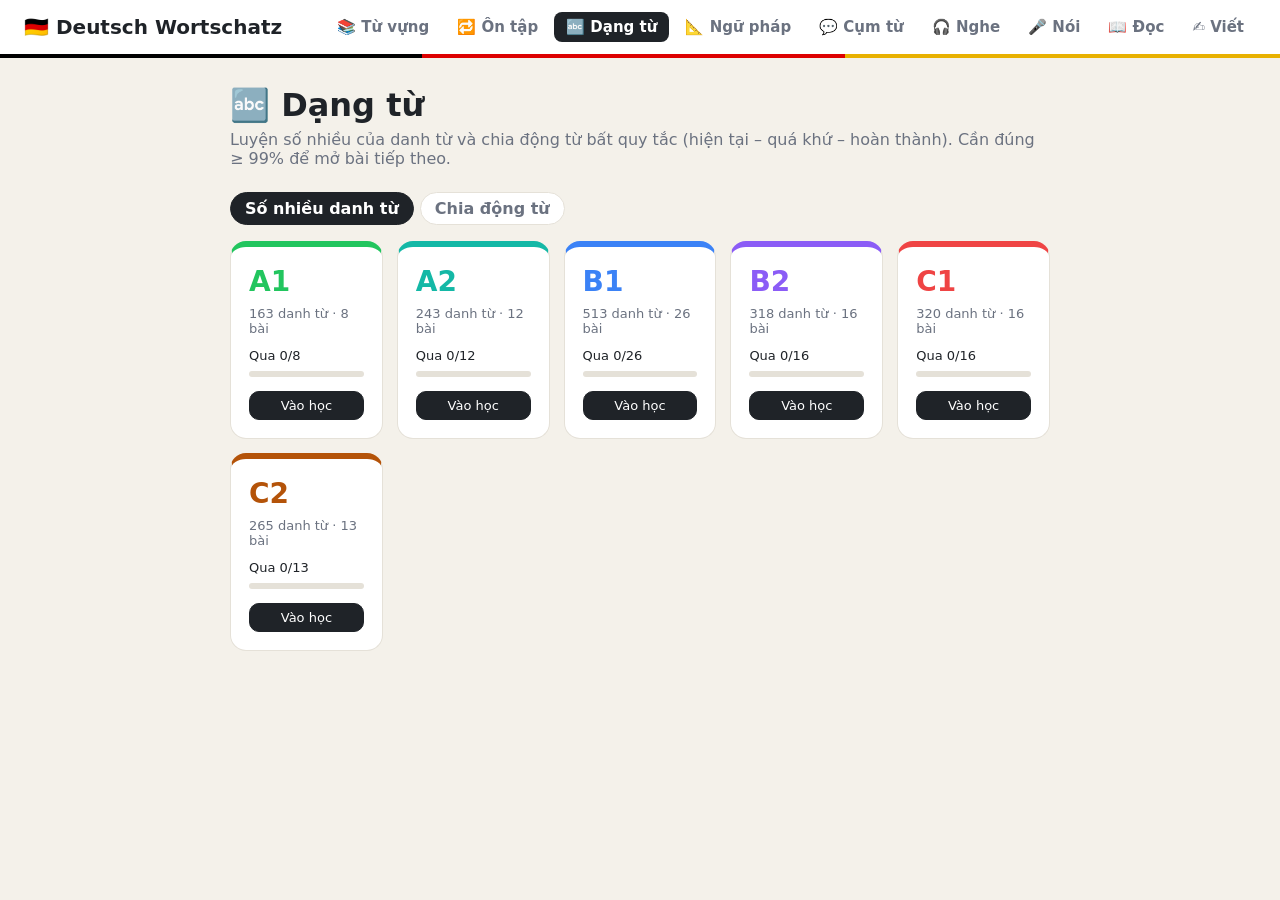
==== forms.html @ 43ac9fe1 "Web học tiếng Đức A1–C2 (luật & thuế) Từ vựng, ôn tập ngắt quãng, dạng từ, ngữ pháp, cụm từ, nghe, n" ====
<!DOCTYPE html>
<html lang="vi">
<head>
  <link rel="manifest" href="manifest.webmanifest" />
  <meta name="theme-color" content="#1f2328" />
  <link rel="icon" href="icon.svg" />
  <meta charset="UTF-8" />
  <meta name="viewport" content="width=device-width, initial-scale=1.0" />
  <title>Dạng từ – Học tiếng Đức</title>
  <link rel="stylesheet" href="style.css" />
</head>
<body>
  <header class="topbar">
    <a class="brand" href="index.html">🇩🇪 Deutsch Wortschatz</a>
    <nav class="nav"></nav>
  </header>

  <main id="homeScreen" class="screen">
    <h1>🔤 Dạng từ</h1>
    <p class="sub">Luyện số nhiều của danh từ và chia động từ bất quy tắc (hiện tại – quá khứ – hoàn thành). Cần đúng ≥ 99% để mở bài tiếp theo.</p>
    <div class="tabs">
      <button class="tab active" data-kind="plural">Số nhiều danh từ</button>
      <button class="tab" data-kind="verb">Chia động từ</button>
    </div>
    <div class="levels" id="levels"></div>
  </main>

  <main id="levelScreen" class="screen hidden">
    <div class="practice-head">
      <button class="link" id="levelBackBtn">← Cấp độ</button>
      <span class="badge" id="levelTitle">A1</span>
      <span class="count" id="levelSummary"></span>
    </div>
    <div class="lessons" id="lessons"></div>
  </main>

  <main id="practiceScreen" class="screen hidden">
    <div class="practice-head">
      <button class="link" id="backBtn">← Danh sách bài</button>
      <span class="badge" id="lessonBadge">A1</span>
      <div class="bar"><div class="bar-fill" id="sessionBar"></div></div>
      <span class="count" id="sessionCount">0/0</span>
      <span class="acc" id="sessionAcc">100%</span>
    </div>
    <div class="card" id="card">
      <div class="picture" id="picture"></div>
      <div class="gap-sentence" id="prompt"></div>
      <div class="meaning" id="meaning"></div>
      <div class="pattern" id="subline"></div>
      <form id="answerForm" autocomplete="off">
        <div id="fields"></div>
        <button type="submit" hidden></button>
      </form>
      <div class="umlauts">
        <button type="button" data-ch="ä">ä</button><button type="button" data-ch="ö">ö</button>
        <button type="button" data-ch="ü">ü</button><button type="button" data-ch="ß">ß</button>
        <button type="button" data-ch="Ä">Ä</button><button type="button" data-ch="Ö">Ö</button><button type="button" data-ch="Ü">Ü</button>
      </div>
      <div class="feedback" id="feedback"></div>
      <div class="actions">
        <button type="button" class="btn ghost" id="speakBtn">🔊 Nghe</button>
        <button type="button" class="btn ghost" id="skipBtn">⏭ Bỏ qua</button>
        <button type="button" class="btn primary" id="checkBtn">Kiểm tra ↵</button>
      </div>
    </div>
    <p class="tip">Enter để kiểm tra / sang câu tiếp. Gõ ae, oe, ue, ss thay cho ä, ö, ü, ß cũng được.</p>
  </main>

  <main id="doneScreen" class="screen hidden">
    <div class="card center">
      <div class="picture" id="doneIcon">🎉</div>
      <h2 id="doneTitle">Hoàn thành!</h2>
      <div class="score" id="doneScore">100%</div>
      <p id="doneText"></p>
      <div id="mistakes" class="mistakes"></div>
      <div class="actions">
        <button class="btn ghost" id="againBtn">Làm lại bài này</button>
        <button class="btn primary" id="nextLessonBtn">Bài tiếp theo →</button>
      </div>
    </div>
  </main>

  <script src="common.js"></script>
  <script src="data.js"></script>
  <script src="verbs-data.js"></script>
  <script src="forms.js"></script>
</body>
</html>
---- style.css ----
:root {
  --bg: #f4f1ea;
  --card: #ffffff;
  --text: #1f2328;
  --muted: #6b7280;
  --border: #e5e1d8;
  --primary: #1f2328;
  --ok: #15803d;
  --ok-bg: #dcfce7;
  --err: #b91c1c;
  --err-bg: #fee2e2;
  --warn-bg: #fef3c7;
  --gold: #e8b100;
  --red: #dd0000;
  --A1: #22c55e;
  --A2: #14b8a6;
  --B1: #3b82f6;
  --B2: #8b5cf6;
  --C1: #ef4444;
  --C2: #b45309;
}

* { box-sizing: border-box; }

body {
  margin: 0;
  font-family: "Segoe UI", system-ui, -apple-system, sans-serif;
  background: var(--bg);
  color: var(--text);
  min-height: 100vh;
}

.hidden { display: none !important; }

.topbar {
  display: flex;
  justify-content: space-between;
  align-items: center;
  padding: 12px 24px;
  background: var(--card);
  border-bottom: 4px solid;
  border-image: linear-gradient(90deg, #000 33%, var(--red) 33% 66%, var(--gold) 66%) 1;
}
.brand {
  font-size: 20px;
  font-weight: 700;
  background: none;
  border: none;
  cursor: pointer;
  color: var(--text);
}
.streak { font-weight: 700; font-size: 18px; }

.screen {
  max-width: 860px;
  margin: 0 auto;
  padding: 28px 20px 60px;
}

h1 { margin: 0 0 6px; font-size: 32px; }
.sub { color: var(--muted); margin: 0 0 24px; }

/* Cấp độ */
.levels {
  display: grid;
  grid-template-columns: repeat(auto-fill, minmax(150px, 1fr));
  gap: 14px;
}
.level {
  background: var(--card);
  border: 1px solid var(--border);
  border-radius: 16px;
  padding: 18px;
  display: flex;
  flex-direction: column;
  gap: 8px;
  border-top: 6px solid var(--lv);
}
.level h3 { margin: 0; font-size: 28px; color: var(--lv); }
.level .desc { color: var(--muted); font-size: 13px; min-height: 34px; }
.level .progress { font-size: 13px; }
.level .mini-bar { height: 6px; background: var(--border); border-radius: 3px; overflow: hidden; }
.level .mini-bar div { height: 100%; background: var(--lv); }
.level .row { display: flex; gap: 6px; margin-top: 6px; }
.level .row button { flex: 1; }

.settings {
  margin-top: 28px;
  background: var(--card);
  border: 1px solid var(--border);
  border-radius: 16px;
  padding: 16px 18px;
  display: flex;
  flex-direction: column;
  gap: 10px;
  align-items: flex-start;
}
.settings label { cursor: pointer; }

/* Nút */
.btn {
  border: 1px solid var(--border);
  background: var(--card);
  color: var(--text);
  padding: 10px 16px;
  border-radius: 10px;
  font-size: 15px;
  cursor: pointer;
  font-family: inherit;
  transition: transform .05s, background .15s;
}
.btn:active { transform: scale(.97); }
.btn.primary { background: var(--primary); color: #fff; border-color: var(--primary); }
.btn.primary:hover { background: #000; }
.btn.ghost:hover { background: #f3f0e8; }
.btn.small { padding: 6px 12px; font-size: 13px; }
.link {
  background: none; border: none; cursor: pointer; color: var(--muted);
  font-size: 15px; padding: 4px 0; font-family: inherit;
}
.link:hover { color: var(--text); }
.link.danger:hover { color: var(--err); }

/* Luyện tập */
.practice-head {
  display: flex;
  align-items: center;
  gap: 12px;
  margin-bottom: 18px;
}
.badge {
  font-weight: 700;
  color: #fff;
  background: var(--lv, #333);
  padding: 4px 10px;
  border-radius: 8px;
}
.bar { flex: 1; height: 10px; background: var(--border); border-radius: 5px; overflow: hidden; }
.bar-fill { height: 100%; width: 0; background: var(--lv, #333); transition: width .3s; }
.count { color: var(--muted); font-variant-numeric: tabular-nums; }

.card {
  background: var(--card);
  border: 1px solid var(--border);
  border-radius: 20px;
  padding: 28px;
  text-align: center;
  box-shadow: 0 6px 24px rgba(0,0,0,.05);
}
.card.center h2 { margin: 6px 0; }
.card.shake { animation: shake .35s; }
@keyframes shake {
  0%,100% { transform: translateX(0); }
  25% { transform: translateX(-8px); }
  75% { transform: translateX(8px); }
}

.picture {
  font-size: 120px;
  line-height: 1.15;
  user-select: none;
  animation: pop .3s ease-out;
}
@keyframes pop { from { transform: scale(.6); opacity: 0; } to { transform: scale(1); opacity: 1; } }

.meaning { font-size: 22px; font-weight: 600; margin-top: 6px; }
.pattern {
  font-family: Consolas, "Courier New", monospace;
  letter-spacing: 4px;
  color: var(--muted);
  font-size: 20px;
  margin: 10px 0 16px;
  min-height: 28px;
  white-space: pre-wrap;
}

#answer {
  width: 100%;
  max-width: 440px;
  font-size: 24px;
  padding: 12px 16px;
  border: 2px solid var(--border);
  border-radius: 12px;
  text-align: center;
  font-family: inherit;
  outline: none;
}
#answer:focus { border-color: var(--primary); }
#answer.ok { border-color: var(--ok); background: var(--ok-bg); }
#answer.err { border-color: var(--err); background: var(--err-bg); }

.umlauts { margin: 12px 0; display: flex; justify-content: center; gap: 6px; flex-wrap: wrap; }
.umlauts button {
  width: 40px; height: 36px;
  border: 1px solid var(--border);
  background: #faf8f3;
  border-radius: 8px;
  font-size: 17px;
  cursor: pointer;
}
.umlauts button:hover { background: #eee9dd; }

.feedback { min-height: 54px; margin: 8px 0; font-size: 17px; }
.feedback .ok { color: var(--ok); font-weight: 600; }
.feedback .err { color: var(--err); font-weight: 600; }
.feedback .note { display: block; font-size: 14px; color: var(--muted); margin-top: 4px; }
.feedback .answer { font-size: 22px; font-weight: 700; color: var(--text); }
.art-der { color: #2563eb; }
.art-die { color: #db2777; }
.art-das { color: #16a34a; }

.actions { display: flex; gap: 10px; justify-content: center; flex-wrap: wrap; margin-top: 8px; }
.tip { text-align: center; color: var(--muted); font-size: 13px; margin-top: 14px; }

.mistakes { margin: 16px 0; display: flex; flex-wrap: wrap; gap: 8px; justify-content: center; }
.mistakes span {
  background: var(--err-bg);
  border-radius: 8px;
  padding: 6px 10px;
  font-size: 14px;
}

/* Danh sách từ */
.word-grid {
  display: grid;
  grid-template-columns: repeat(auto-fill, minmax(180px, 1fr));
  gap: 12px;
}
.word {
  background: var(--card);
  border: 1px solid var(--border);
  border-radius: 14px;
  padding: 14px;
  text-align: center;
  cursor: pointer;
  position: relative;
}
.word:hover { border-color: var(--lv); }
.word .e { font-size: 48px; }
.word .g { font-weight: 700; margin-top: 4px; }
.word .v { color: var(--muted); font-size: 14px; }
.word .done { position: absolute; top: 8px; right: 10px; font-size: 14px; }

@media (max-width: 520px) {
  .picture { font-size: 90px; }
  .card { padding: 20px 14px; }
  #answer { font-size: 20px; }
}

/* Bài học */
.lessons {
  display: grid;
  grid-template-columns: repeat(auto-fill, minmax(150px, 1fr));
  gap: 12px;
}
.lesson {
  background: var(--card);
  border: 1px solid var(--border);
  border-radius: 14px;
  padding: 14px;
  display: flex;
  flex-direction: column;
  gap: 6px;
}
.lesson .top { display: flex; justify-content: space-between; align-items: center; }
.lesson .name { font-weight: 700; }
.lesson .emojis { font-size: 22px; letter-spacing: 2px; min-height: 30px; }
.lesson .best { font-size: 13px; color: var(--muted); }
.lesson.passed { border-color: var(--ok); background: #f6fdf8; }
.lesson.passed .best { color: var(--ok); font-weight: 600; }
.lesson.locked { opacity: .5; }
.lesson.locked .emojis { filter: grayscale(1); }
.lesson .row { display: flex; gap: 6px; }
.lesson .row button { flex: 1; }
.btn:disabled { cursor: not-allowed; opacity: .6; }

.acc { font-weight: 700; font-variant-numeric: tabular-nums; min-width: 48px; text-align: right; }
.acc.bad { color: var(--err); }

.score { font-size: 48px; font-weight: 800; }
.score.pass { color: var(--ok); }
.score.fail { color: var(--err); }

.example {
  margin-top: 8px;
  font-size: 14px;
  color: var(--muted);
  font-style: italic;
}
.example b { color: var(--text); font-style: normal; }
.plural { font-size: 14px; color: var(--muted); margin-left: 6px; }

.credit { color: var(--muted); font-size: 12px; margin-top: 18px; }
.credit a { color: inherit; }

/* Thanh điều hướng giữa các phần */
a.brand { text-decoration: none; }
.nav { display: flex; gap: 4px; flex-wrap: wrap; }
.nav a {
  text-decoration: none;
  color: var(--muted);
  padding: 6px 12px;
  border-radius: 8px;
  font-size: 15px;
  font-weight: 600;
}
.nav a:hover { background: #f3f0e8; color: var(--text); }
.nav a.active { background: var(--primary); color: #fff; }

/* Trang luyện tập ngữ pháp / cụm từ / nghe */
.unit-title { font-size: 14px; min-height: 36px; }
.rule {
  white-space: pre-wrap;
  text-align: left;
  line-height: 1.6;
  font-size: 16px;
  background: #faf8f3;
  border-radius: 12px;
  padding: 16px 18px;
  margin: 12px 0 18px;
}
.gap-sentence { font-size: 26px; font-weight: 600; margin: 10px 0 6px; line-height: 1.4; }
.gap { color: var(--lv, #333); letter-spacing: 2px; }
.fill { color: var(--ok); }
.answer-line { font-size: 20px; margin-top: 4px; }
#answer.wide { max-width: 640px; font-size: 20px; }
.listen-btns { display: flex; gap: 10px; justify-content: center; margin: 8px 0 6px; }
.btn.big { font-size: 22px; padding: 16px 28px; border-radius: 14px; }

/* Luyện nói */
.say-text { font-size: 26px; font-weight: 700; margin: 12px 0 6px; line-height: 1.4; }
.btn.mic { background: var(--primary); color: #fff; border-color: var(--primary); }
.btn.mic.on { background: var(--err); border-color: var(--err); animation: pulse 1.2s infinite; }
.btn.mic:disabled { background: #9ca3af; border-color: #9ca3af; }
@keyframes pulse {
  0% { box-shadow: 0 0 0 0 rgba(185, 28, 28, .45); }
  70% { box-shadow: 0 0 0 16px rgba(185, 28, 28, 0); }
  100% { box-shadow: 0 0 0 0 rgba(185, 28, 28, 0); }
}
.heard { min-height: 28px; margin-top: 12px; font-size: 17px; }
.diff { margin-top: 6px; font-size: 20px; font-weight: 600; }
.w-ok { color: var(--ok); }
.w-miss { color: var(--err); text-decoration: underline wavy; }
.muted { color: var(--muted); }
.tries { color: var(--muted); font-size: 14px; margin-top: 4px; }

/* ===== Ôn tập & Tiến độ ===== */
.due-badge {
  display: inline-block; min-width: 18px; padding: 0 5px; margin-left: 2px;
  border-radius: 9px; background: var(--red); color: #fff; font-size: 11px; line-height: 18px; text-align: center;
}
.stat-grid { display: grid; grid-template-columns: repeat(auto-fill, minmax(150px, 1fr)); gap: 12px; margin-bottom: 14px; }
.stat { background: var(--card); border: 1px solid var(--border); border-radius: 14px; padding: 14px; text-align: center; }
.stat .num { font-size: 32px; font-weight: 800; }
.stat .lbl { color: var(--muted); font-size: 13px; }
.panel { background: var(--card); border: 1px solid var(--border); border-radius: 16px; padding: 16px 18px; margin-bottom: 14px; }
.panel h3 { margin: 0 0 10px; }
.panel-head { display: flex; justify-content: space-between; align-items: center; gap: 10px; flex-wrap: wrap; margin-bottom: 8px; }
.panel-head h3 { margin: 0; }
.goal input { width: 70px; padding: 4px 6px; border: 1px solid var(--border); border-radius: 6px; font: inherit; }
.bar.big { height: 14px; flex: none; margin: 6px 0; }
.bar.big .bar-fill { background: var(--ok); }
.muted { color: var(--muted); }
.small { font-size: 13px; }
.actions.left, .mistakes.left { justify-content: flex-start; }
.okbg { background: var(--ok-bg) !important; }
.chart { position: relative; display: flex; align-items: flex-end; gap: 6px; height: 160px; padding-bottom: 4px; }
.chart .col { flex: 1; height: 100%; display: flex; flex-direction: column; justify-content: flex-end; align-items: center; }
.chart .b { width: 100%; max-width: 34px; background: #cbd5e1; border-radius: 5px 5px 0 0; min-height: 2px; flex-shrink: 0; max-height: 78%; }
.chart .b.hit { background: var(--ok); }
.chart .v { font-size: 11px; color: var(--muted); }
.chart .d { font-size: 10px; color: var(--muted); margin-top: 4px; }
.chart .goal-line { position: absolute; left: 0; right: 0; border-top: 2px dashed var(--gold); pointer-events: none; }
.lv-row { display: flex; align-items: center; gap: 10px; margin: 6px 0; }
.lv-row b { width: 28px; color: var(--lv); }
.lv-row .bar { max-width: 340px; }
.lv-row .bar-fill { background: var(--lv); }
.file-btn { display: inline-block; }
.lvl-tag { display: inline-block; background: var(--lv, #333); color: #fff; border-radius: 6px; padding: 1px 8px; font-size: 12px; font-weight: 700; }

/* ===== Tabs, danh sách bài đọc / đề viết ===== */
.tabs { display: flex; gap: 6px; flex-wrap: wrap; margin-bottom: 16px; }
.tab {
  border: 1px solid var(--border); background: var(--card); border-radius: 999px;
  padding: 6px 14px; cursor: pointer; font: inherit; font-weight: 600; color: var(--muted);
}
.tab.active { background: var(--primary); color: #fff; border-color: var(--primary); }
.text-list { display: flex; flex-direction: column; gap: 10px; }
.text-card {
  display: grid; grid-template-columns: 48px 1fr auto; align-items: center; gap: 12px;
  background: var(--card); border: 1px solid var(--border); border-radius: 14px; padding: 12px 16px; cursor: pointer;
}
.text-card:hover { border-color: var(--lv, #999); }
.text-card.passed { border-color: var(--ok); background: #f6fdf8; }
.text-card .e { font-size: 32px; text-align: center; }
.text-card .t { font-weight: 700; }
.text-card .s { color: var(--muted); font-size: 13px; text-align: right; }
.text-card .lvl-tag { justify-self: center; }

/* ===== Bài đọc ===== */
.card.reading { text-align: left; }
.card.reading h2 { margin: 0 0 4px; }
.card.reading h3 { margin: 22px 0 8px; }
.rtext { font-size: 18px; line-height: 1.75; margin-top: 12px; }
.rtext p { margin: 0 0 12px; }
.rtrans { background: #faf8f3; border-radius: 12px; padding: 12px 16px; margin-top: 8px; line-height: 1.6; color: #374151; }
.rtrans p { margin: 0 0 10px; }
.gl { border-bottom: 2px dotted var(--lv, #888); cursor: help; position: relative; }
.gl:hover::after, .gl.open::after, .gl:focus::after {
  content: attr(data-vi); position: absolute; left: 0; top: 100%; z-index: 5; margin-top: 4px;
  background: var(--primary); color: #fff; font-size: 13px; line-height: 1.3; padding: 5px 9px; border-radius: 7px;
  white-space: nowrap; max-width: 320px; white-space: normal; width: max-content;
}
.glossary { display: flex; flex-wrap: wrap; gap: 6px; }
.gl-item { background: #faf8f3; border: 1px solid var(--border); border-radius: 8px; padding: 5px 9px; font-size: 14px; cursor: pointer; }
.gl-item:hover { border-color: var(--lv, #999); }
.q { border-top: 1px solid var(--border); padding: 12px 0; }
.q .qt { font-weight: 600; margin-bottom: 6px; }
.opt { display: block; padding: 6px 10px; border-radius: 8px; cursor: pointer; margin: 2px 0; }
.opt:hover { background: #faf8f3; }
.opt.right { background: var(--ok-bg); font-weight: 600; }
.opt.wrong { background: var(--err-bg); text-decoration: line-through; }
.qexp { font-size: 14px; color: var(--err); margin-top: 6px; }
.qexp.ok { color: var(--ok); }
.center-text { text-align: center; }

/* ===== Luyện viết ===== */
#essay {
  width: 100%; min-height: 260px; resize: vertical; font: inherit; font-size: 16px; line-height: 1.6;
  padding: 12px 14px; border: 2px solid var(--border); border-radius: 12px; outline: none;
}
#essay:focus { border-color: var(--primary); }
.model { background: #f6fdf8; border: 1px solid #bbf7d0; border-radius: 12px; padding: 14px 18px; line-height: 1.65; }
.model p { margin: 0 0 10px; }
details { margin: 10px 0; }
summary { cursor: pointer; color: var(--muted); }
.check { display: flex; gap: 10px; align-items: flex-start; padding: 8px 0; border-bottom: 1px solid var(--border); cursor: pointer; }
.check input { margin-top: 4px; transform: scale(1.2); }

/* ===== Dạng từ ===== */
.form-row { display: flex; align-items: center; gap: 10px; justify-content: center; margin: 6px 0; }
.form-row span { width: 170px; text-align: right; color: var(--muted); font-size: 14px; }
.form-in {
  width: 100%; max-width: 360px; font-size: 20px; padding: 10px 14px; border: 2px solid var(--border);
  border-radius: 12px; text-align: center; font-family: inherit; outline: none;
}
.form-in:focus { border-color: var(--primary); }
.form-in.ok { border-color: var(--ok); background: var(--ok-bg); }
.form-in.err { border-color: var(--err); background: var(--err-bg); }
.verb-ans { font-size: 18px; margin-top: 4px; }
@media (max-width: 520px) {
  .form-row { flex-direction: column; gap: 2px; }
  .form-row span { width: auto; text-align: center; }
  .text-card { grid-template-columns: 36px 1fr; }
  .text-card .s { grid-column: 2; text-align: left; }
}
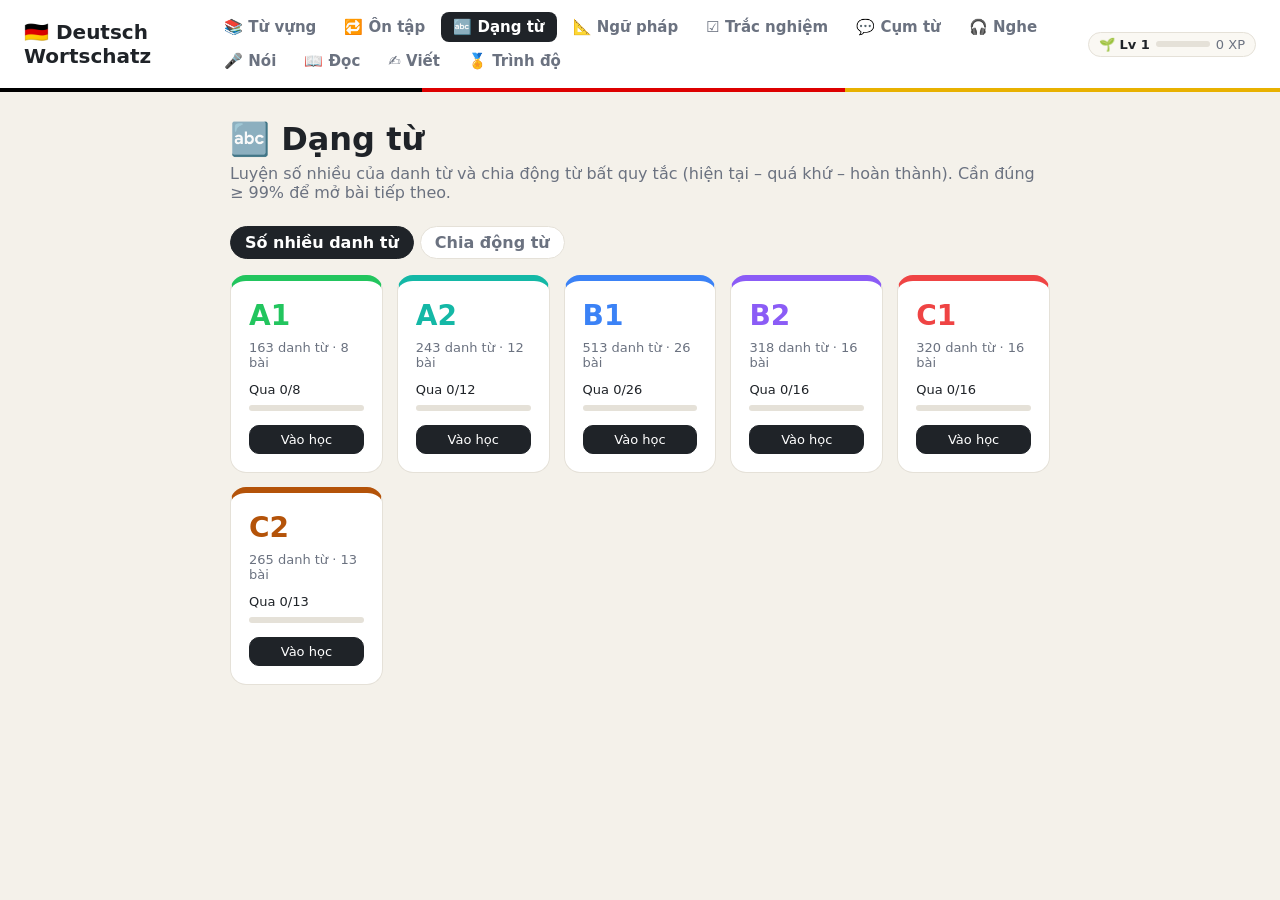
==== commit 360e5ad4: "Gộp trắc nghiệm thành một trang: thêm cụm từ, nghe, dạng từ và đề thi tổng hợp Co-Authored-By: Claud" ====
--- a/forms.html
+++ b/forms.html
@@ -83,6 +83,7 @@
   <script src="common.js"></script>
   <script src="data.js"></script>
   <script src="verbs-data.js"></script>
+  <script src="quiz-units.js"></script>
   <script src="forms.js"></script>
 </body>
 </html>
--- a/style.css
+++ b/style.css
@@ -454,3 +454,95 @@
   .text-card { grid-template-columns: 36px 1fr; }
   .text-card .s { grid-column: 2; text-align: left; }
 }
+
+/* ===== Cấp độ & kinh nghiệm ===== */
+.xp-chip {
+  display: flex; align-items: center; gap: 6px; text-decoration: none; color: var(--text);
+  background: #faf8f3; border: 1px solid var(--border); border-radius: 999px; padding: 4px 10px; font-size: 13px; white-space: nowrap;
+}
+.xp-chip:hover { border-color: var(--gold); }
+.xp-chip .lv { font-weight: 800; }
+.xp-chip .xpbar { width: 54px; height: 6px; background: var(--border); border-radius: 3px; overflow: hidden; display: inline-block; }
+.xp-chip .xpbar span { display: block; height: 100%; background: var(--gold); }
+.xp-chip .xpn { color: var(--muted); }
+@media (max-width: 700px) { .xp-chip .xpn, .xp-chip .xpbar { display: none; } }
+
+.toast {
+  position: fixed; left: 50%; bottom: 24px; transform: translate(-50%, 20px); opacity: 0; z-index: 50;
+  background: var(--primary); color: #fff; padding: 10px 18px; border-radius: 12px; font-size: 15px;
+  box-shadow: 0 8px 24px rgba(0,0,0,.2); transition: all .3s;
+}
+.toast.show { opacity: 1; transform: translate(-50%, 0); }
+
+.hero-card {
+  display: grid; grid-template-columns: auto 1fr auto; gap: 18px; align-items: center;
+  background: linear-gradient(135deg, #1f2328, #374151); color: #fff; border-radius: 20px; padding: 22px 24px; margin-bottom: 14px;
+}
+.hero-card .muted { color: #cbd5e1; }
+.hero-icon { font-size: 64px; }
+.hero-lv { font-size: 26px; font-weight: 800; }
+.hero-side { text-align: center; }
+.hero-side .num { font-size: 30px; font-weight: 800; color: var(--gold); }
+.hero-side .small-num { font-size: 20px; }
+.hero-side .lbl { font-size: 12px; color: #cbd5e1; margin-bottom: 6px; }
+.bar.xp { background: rgba(255,255,255,.2); }
+.bar.xp .bar-fill { background: var(--gold); }
+@media (max-width: 560px) { .hero-card { grid-template-columns: auto 1fr; } .hero-side { grid-column: 1 / -1; display: flex; gap: 14px; justify-content: center; align-items: baseline; } }
+
+.cefr-badge { background: var(--primary); color: #fff; border-radius: 10px; padding: 6px 12px; }
+.skill-row { display: grid; grid-template-columns: 170px 56px 1fr; gap: 12px; align-items: center; padding: 10px 0; border-top: 1px solid var(--border); }
+.sk-name { font-weight: 600; }
+.cefr { display: inline-block; min-width: 44px; text-align: center; font-weight: 800; color: #fff; background: var(--lv); border-radius: 8px; padding: 4px 0; }
+.cefr.none { background: #e5e7eb; color: var(--muted); }
+.sk-prog .bar { height: 8px; }
+.dots { display: flex; gap: 4px; margin-top: 4px; }
+.dot { font-size: 10px; font-weight: 700; padding: 1px 5px; border-radius: 5px; border: 1px solid var(--border); color: var(--muted); }
+.dot.part { border-color: var(--lv); color: var(--lv); }
+.dot.full { background: var(--lv); border-color: var(--lv); color: #fff; }
+@media (max-width: 560px) { .skill-row { grid-template-columns: 1fr auto; } .sk-prog { grid-column: 1 / -1; } }
+
+.xp-chart .b { background: #e5e7eb; }
+.xp-chart .b.hit { background: var(--gold); }
+.badges { display: grid; grid-template-columns: repeat(auto-fill, minmax(140px, 1fr)); gap: 10px; }
+.badge-item { border: 1px solid var(--border); border-radius: 12px; padding: 10px; text-align: center; opacity: .45; filter: grayscale(1); }
+.badge-item.got { opacity: 1; filter: none; border-color: var(--gold); background: #fffbeb; }
+.badge-item .bi { font-size: 30px; }
+.badge-item .bn { font-weight: 700; font-size: 14px; }
+.badge-item .bd { font-size: 12px; color: var(--muted); }
+.br-name { width: 230px; font-size: 14px; }
+.title-list { display: flex; flex-wrap: wrap; gap: 6px; margin-top: 8px; }
+.title-list span { border: 1px solid var(--border); border-radius: 8px; padding: 4px 8px; font-size: 13px; color: var(--muted); }
+.title-list span.got { color: var(--text); border-color: var(--gold); background: #fffbeb; }
+.toast.bad { background: var(--err); }
+.xp-chip.lost { animation: lost .6s; }
+@keyframes lost { 0%, 100% { background: #faf8f3; } 30% { background: var(--err-bg); border-color: var(--err); } }
+.neg { color: var(--err); font-weight: 600; }
+.hard-item em { font-style: normal; font-size: 11px; margin-left: 6px; }
+.hard-item .forgets { color: var(--err); font-weight: 700; }
+.hard-item .exit { color: var(--ok); letter-spacing: 1px; }
+
+/* ===== Trắc nghiệm ===== */
+.choices { display: grid; grid-template-columns: 1fr 1fr; gap: 10px; max-width: 640px; margin: 14px auto 6px; }
+.choice {
+  display: flex; align-items: center; gap: 10px; text-align: left; font: inherit; font-size: 17px; cursor: pointer;
+  background: var(--card); border: 2px solid var(--border); border-radius: 12px; padding: 12px 14px; transition: border-color .15s, background .15s;
+}
+.choice:hover:not(:disabled) { border-color: var(--lv, #333); background: #faf8f3; }
+.choice .ck { flex: none; width: 24px; height: 24px; border-radius: 6px; background: #f3f0e8; color: var(--muted); font-size: 13px; font-weight: 700; display: grid; place-items: center; }
+.choice.right { border-color: var(--ok); background: var(--ok-bg); font-weight: 600; }
+.choice.wrong { border-color: var(--err); background: var(--err-bg); text-decoration: line-through; }
+.choice:disabled { cursor: default; }
+@media (max-width: 560px) { .choices { grid-template-columns: 1fr; } }
+
+/* Trắc nghiệm từ vựng: câu hỏi là 1 từ → chữ to */
+.word-q { font-size: 26px; font-weight: 700; }
+.pattern.plain { letter-spacing: normal; font-family: inherit; font-size: 15px; color: var(--muted); }
+
+/* Trang Trắc nghiệm tổng */
+.mc-tabs { justify-content: center; }
+.mc-tabs .tab { text-decoration: none; }
+a.hub-card { text-decoration: none; color: inherit; cursor: pointer; transition: transform .12s, box-shadow .12s; }
+a.hub-card:hover { transform: translateY(-2px); box-shadow: 0 6px 18px rgba(0,0,0,.08); }
+.lvchips { display: flex; flex-wrap: wrap; gap: 4px; margin-top: 8px; }
+.lvchip { font-size: 11px; padding: 2px 6px; border-radius: 6px; border: 1px solid var(--lv); color: var(--lv); font-weight: 600; }
+a.hub-card h3 { font-size: 20px; }
